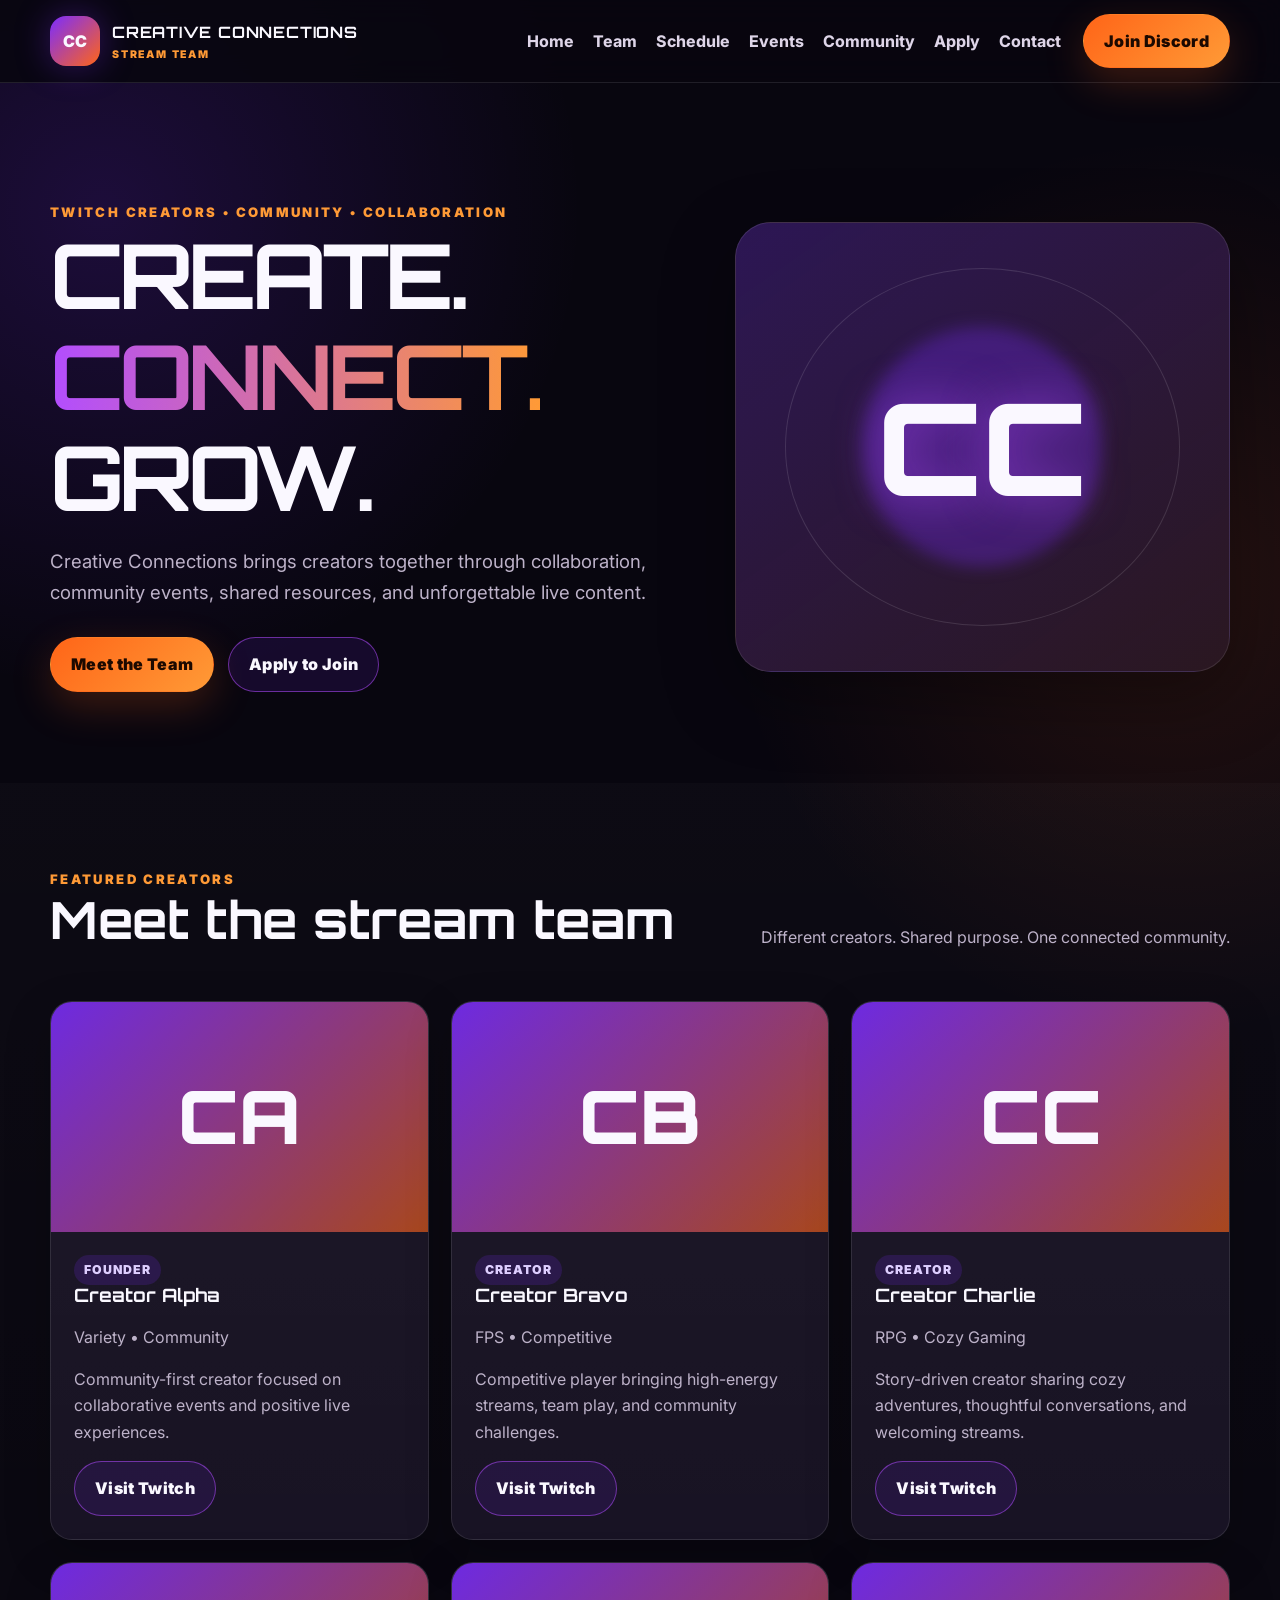
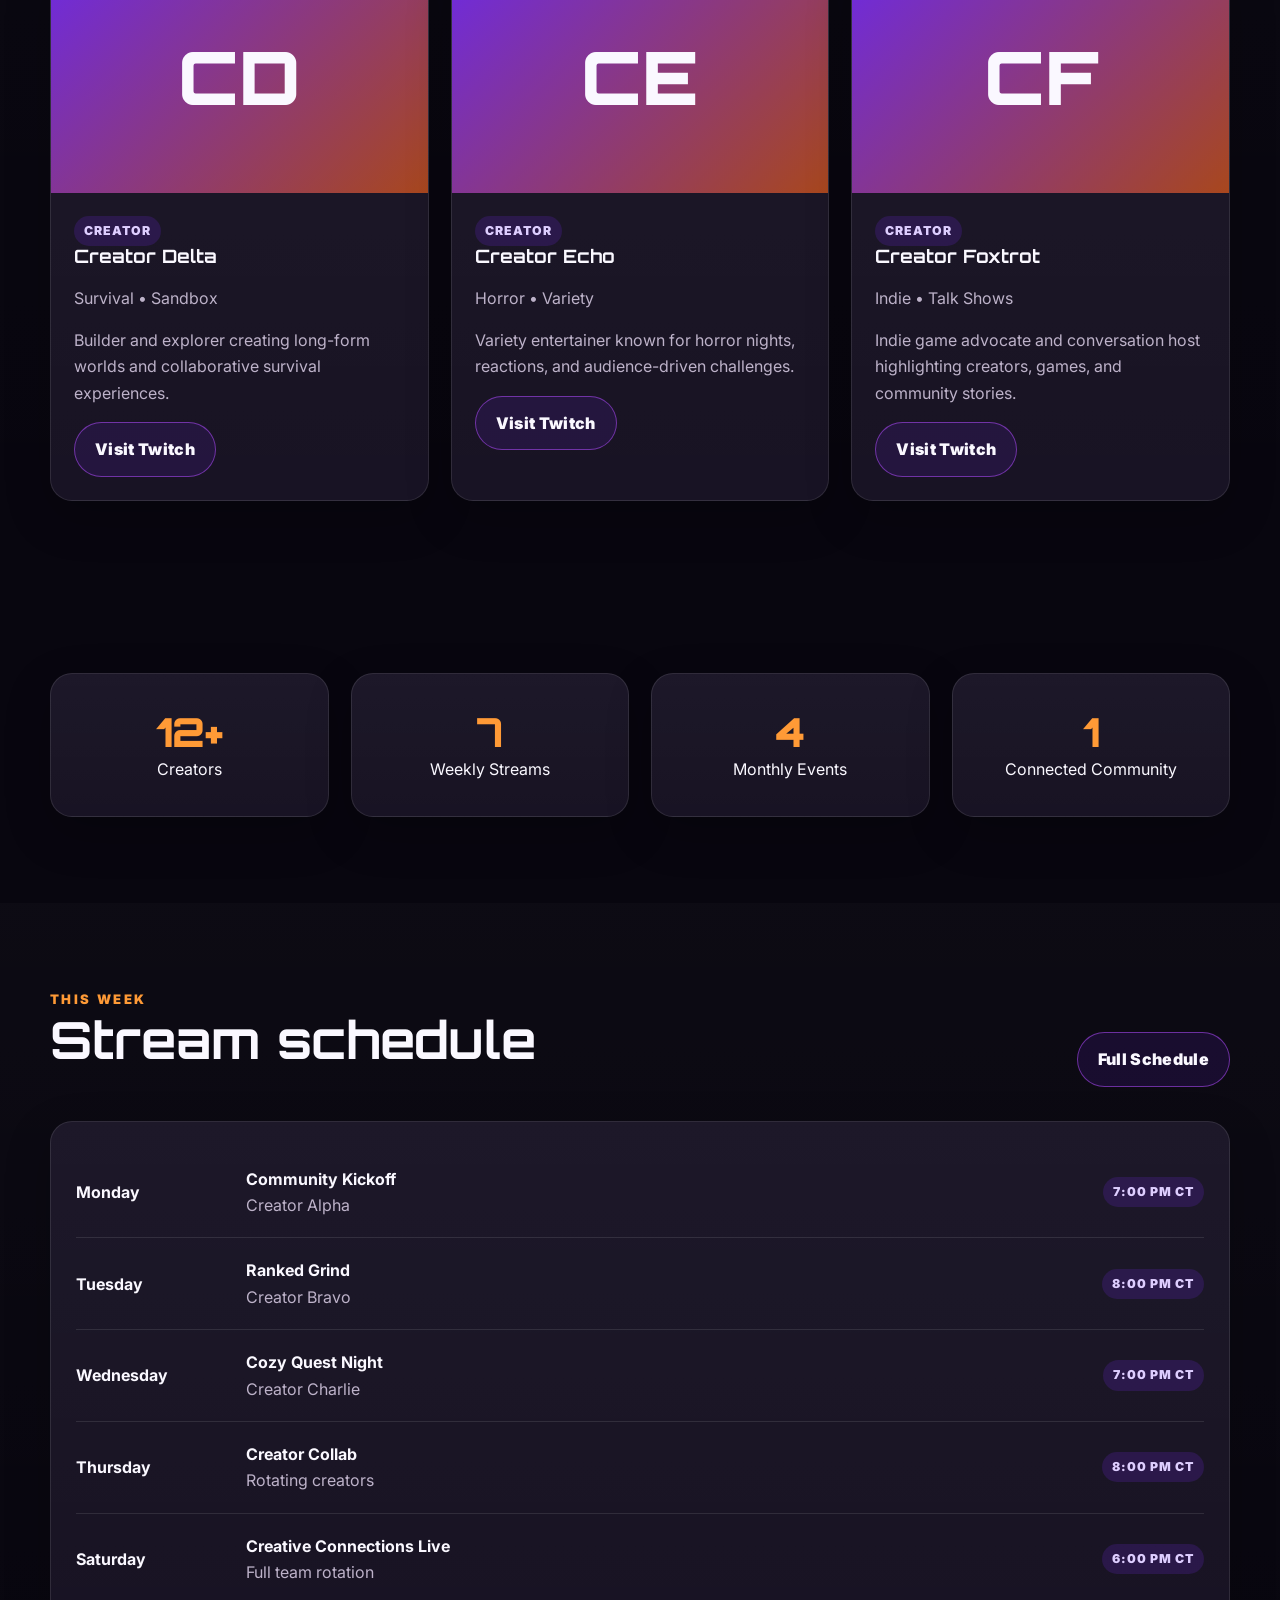
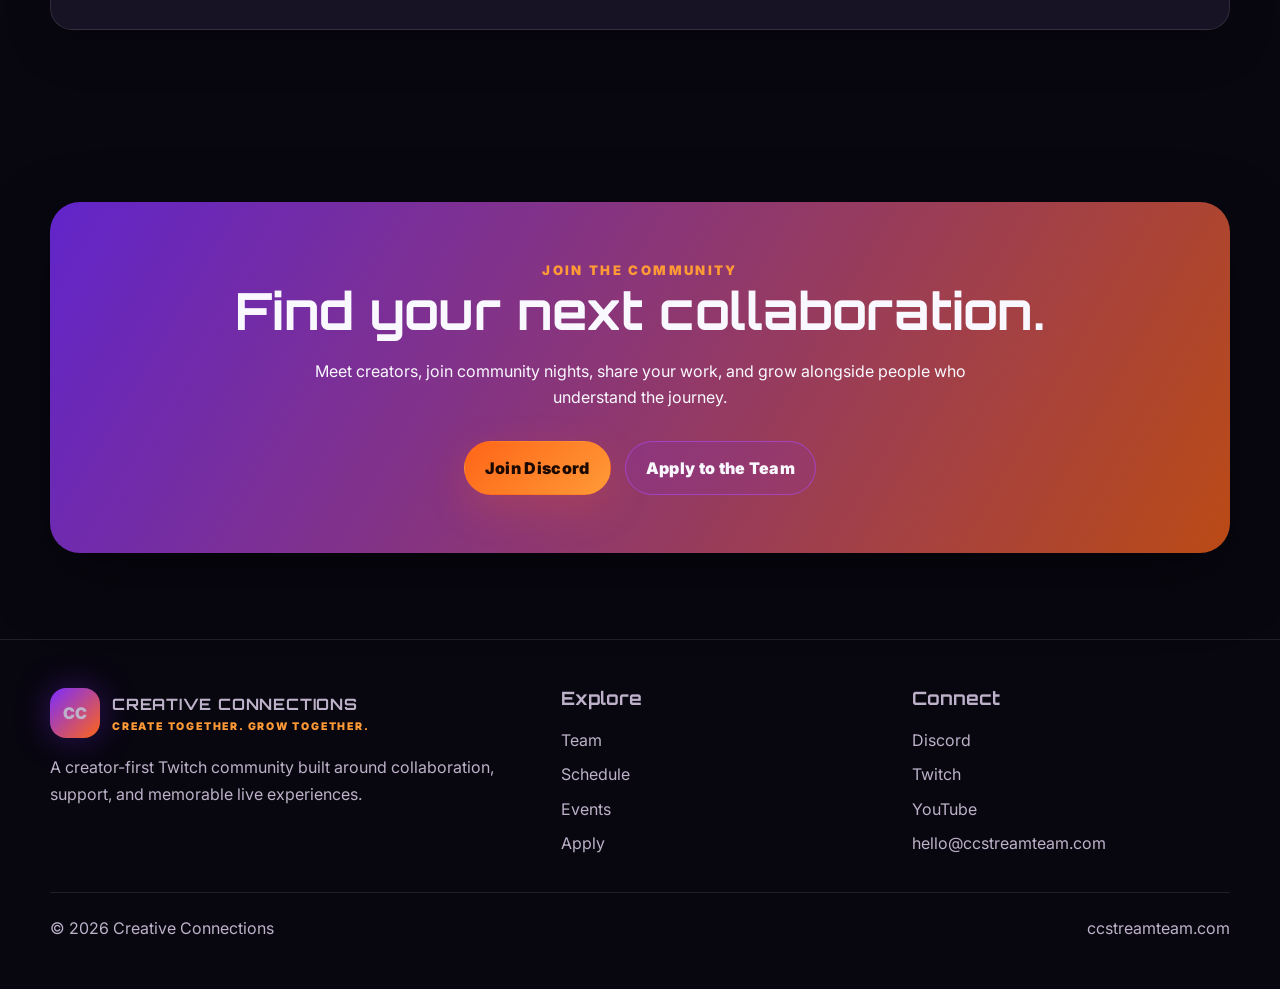
==== index.html @ 4fe2906a "Launch Creative Connections website" ====
<!doctype html><html lang="en"><head>
<meta charset="utf-8"><meta name="viewport" content="width=device-width,initial-scale=1">
<title>Home | Creative Connections</title><meta name="description" content="Creative Connections is a Twitch stream team built around creator collaboration and community.">
<meta property="og:title" content="Home | Creative Connections"><meta property="og:description" content="Creative Connections is a Twitch stream team built around creator collaboration and community.">
<meta property="og:type" content="website"><meta property="og:url" content="https://ccstreamteam.com/">
<meta name="theme-color" content="#7b2dff">
<link rel="icon" href="assets/images/favicon.svg" type="image/svg+xml">
<link rel="preconnect" href="https://fonts.googleapis.com"><link rel="preconnect" href="https://fonts.gstatic.com" crossorigin>
<link href="https://fonts.googleapis.com/css2?family=Inter:wght@400;600;700;800;900&family=Orbitron:wght@600;700;800;900&display=swap" rel="stylesheet">
<link rel="stylesheet" href="assets/css/styles.css"></head><body>
<a class="skip" href="#main">Skip to content</a>
<header class="site-header"><div class="container navbar">
<a class="brand" href="index.html"><span class="brand-mark">CC</span><span class="brand-copy"><strong>CREATIVE CONNECTIONS</strong><small>STREAM TEAM</small></span></a>
<button class="menu-btn" aria-label="Toggle navigation">☰</button>
<nav class="nav-links" aria-label="Main navigation">
<a href="index.html">Home</a><a href="team.html">Team</a><a href="schedule.html">Schedule</a><a href="events.html">Events</a><a href="community.html">Community</a><a href="apply.html">Apply</a><a href="contact.html">Contact</a>
</nav><a class="btn btn-primary" data-link="discord" href="#">Join Discord</a>
</div></header>
<main id="main">
<section class="hero"><div class="container hero-grid"><div>
<div class="eyebrow">Twitch creators • community • collaboration</div>
<h1>CREATE.<br><span class="gradient">CONNECT.</span><br>GROW.</h1>
<p class="lead">Creative Connections brings creators together through collaboration, community events, shared resources, and unforgettable live content.</p>
<div class="actions"><a class="btn btn-primary" href="team.html">Meet the Team</a><a class="btn btn-secondary" href="apply.html">Apply to Join</a></div>
</div><div class="hero-visual"><div class="hero-logo">CC</div></div></div></section>
<section class="section section-alt"><div class="container"><div class="section-head"><div><div class="eyebrow">Featured creators</div><h2>Meet the stream team</h2></div><p>Different creators. Shared purpose. One connected community.</p></div><div class="grid grid-3" data-creators></div></div></section>
<section class="section"><div class="container"><div class="grid grid-4" data-stats></div></div></section>
<section class="section section-alt"><div class="container"><div class="section-head"><div><div class="eyebrow">This week</div><h2>Stream schedule</h2></div><a class="btn btn-secondary" href="schedule.html">Full Schedule</a></div><div class="card schedule" data-schedule></div></div></section>
<section class="section"><div class="container"><div class="cta reveal"><div class="eyebrow">Join the community</div><h2>Find your next collaboration.</h2><p>Meet creators, join community nights, share your work, and grow alongside people who understand the journey.</p><div class="actions" style="justify-content:center"><a class="btn btn-primary" data-link="discord" href="#">Join Discord</a><a class="btn btn-secondary" href="apply.html">Apply to the Team</a></div></div></div></section>
</main>
<footer class="site-footer"><div class="container">
<div class="footer-grid">
<div><a class="brand" href="index.html"><span class="brand-mark">CC</span><span class="brand-copy"><strong>CREATIVE CONNECTIONS</strong><small>CREATE TOGETHER. GROW TOGETHER.</small></span></a><p class="muted">A creator-first Twitch community built around collaboration, support, and memorable live experiences.</p></div>
<div><h3>Explore</h3><div class="footer-links"><a href="team.html">Team</a><a href="schedule.html">Schedule</a><a href="events.html">Events</a><a href="apply.html">Apply</a></div></div>
<div><h3>Connect</h3><div class="footer-links"><a data-link="discord" href="#">Discord</a><a data-link="twitch" href="#">Twitch</a><a data-link="youtube" href="#">YouTube</a><a data-email href="#">Email</a></div></div>
</div><div class="footer-bottom"><span>© <span data-year></span> Creative Connections</span><span>ccstreamteam.com</span></div>
</div></footer>
<script src="assets/js/site-data.js"></script><script src="assets/js/main.js"></script>
</body></html>
---- assets/css/styles.css ----
:root{
 --ink:#08060f;--ink2:#10091a;--surface:#151021;--surface2:#1d142b;
 --purple:#7b2dff;--purple2:#b24dff;--orange:#ff6518;--orange2:#ff9a36;
 --white:#faf8ff;--muted:#bdb2c9;--line:rgba(255,255,255,.10);
 --max:1180px;--radius:22px;--shadow:0 24px 70px rgba(0,0,0,.34)
}
*{box-sizing:border-box}
html{scroll-behavior:smooth}
body{margin:0;background:
 radial-gradient(circle at 8% 5%,rgba(123,45,255,.18),transparent 30rem),
 radial-gradient(circle at 92% 14%,rgba(255,101,24,.12),transparent 28rem),
 var(--ink);color:var(--white);font-family:Inter,Arial,sans-serif;line-height:1.65}
a{color:inherit;text-decoration:none}button,input,textarea{font:inherit}
.container{width:min(calc(100% - 36px),var(--max));margin:auto}
.skip{position:absolute;left:-9999px}.skip:focus{left:1rem;top:1rem;background:#fff;color:#000;padding:.7rem;z-index:99}
.site-header{position:sticky;top:0;z-index:60;background:rgba(8,6,15,.88);backdrop-filter:blur(15px);border-bottom:1px solid var(--line)}
.navbar{min-height:82px;display:flex;align-items:center;gap:22px}
.brand{display:flex;align-items:center;gap:12px;margin-right:auto}
.brand-mark{width:50px;height:50px;border-radius:16px;display:grid;place-items:center;font-weight:950;
 background:linear-gradient(135deg,var(--purple),var(--orange));box-shadow:0 0 34px rgba(123,45,255,.34)}
.brand-copy strong{font-family:Orbitron,Inter,sans-serif;letter-spacing:.05em;font-size:.98rem}
.brand-copy small{display:block;color:var(--orange2);letter-spacing:.17em;font-weight:900;font-size:.66rem}
.nav-links{display:flex;gap:19px;align-items:center;font-weight:750;color:#ded5e8}
.nav-links a:hover,.nav-links a.active{color:white}
.menu-btn{display:none;background:none;border:0;color:white;font-size:1.6rem}
.btn{display:inline-flex;align-items:center;justify-content:center;gap:8px;padding:13px 20px;border-radius:999px;
 font-weight:900;letter-spacing:.02em;border:1px solid transparent;cursor:pointer;transition:.2s transform,.2s filter}
.btn:hover{transform:translateY(-2px);filter:brightness(1.06)}
.btn-primary{background:linear-gradient(135deg,var(--orange),var(--orange2));color:#1c0900;box-shadow:0 14px 40px rgba(255,101,24,.22)}
.btn-secondary{border-color:rgba(178,77,255,.54);background:rgba(123,45,255,.12)}
.hero{min-height:700px;padding:110px 0 82px;display:grid;align-items:center}
.hero-grid{display:grid;grid-template-columns:1.12fr .88fr;gap:54px;align-items:center}
.eyebrow{color:var(--orange2);font-weight:900;letter-spacing:.18em;text-transform:uppercase;font-size:.82rem}
h1,h2,h3{font-family:Orbitron,Inter,sans-serif;line-height:1.13;margin:0 0 18px}
h1{font-size:clamp(3.4rem,7vw,6.7rem);letter-spacing:-.055em}
h2{font-size:clamp(2rem,4vw,3.4rem)}
h3{font-size:1.15rem}
.gradient{background:linear-gradient(90deg,var(--purple2),var(--orange2));-webkit-background-clip:text;color:transparent}
.lead{font-size:1.16rem;color:var(--muted);max-width:680px}
.actions{display:flex;gap:14px;flex-wrap:wrap;margin-top:30px}
.hero-visual{position:relative;min-height:450px;border-radius:36px;overflow:hidden;display:grid;place-items:center;
 border:1px solid var(--line);background:linear-gradient(145deg,rgba(123,45,255,.23),rgba(255,101,24,.09)),var(--surface);box-shadow:var(--shadow)}
.hero-visual:before{content:"";position:absolute;inset:10%;border:1px solid rgba(255,255,255,.12);border-radius:50%;animation:spin 22s linear infinite}
.hero-visual:after{content:"";position:absolute;width:240px;height:240px;border-radius:50%;background:rgba(123,45,255,.30);filter:blur(8px)}
.hero-logo{position:relative;z-index:2;font:900 8rem/1 Orbitron;text-shadow:0 0 45px rgba(178,77,255,.6)}
@keyframes spin{to{transform:rotate(360deg)}}
.section{padding:86px 0}
.section-alt{background:linear-gradient(180deg,rgba(255,255,255,.018),transparent)}
.section-head{display:flex;justify-content:space-between;align-items:end;gap:32px;margin-bottom:34px}
.section-head p{max-width:620px;color:var(--muted)}
.grid{display:grid;gap:22px}.grid-2{grid-template-columns:repeat(2,1fr)}.grid-3{grid-template-columns:repeat(3,1fr)}.grid-4{grid-template-columns:repeat(4,1fr)}
.card{background:linear-gradient(180deg,rgba(255,255,255,.035),rgba(255,255,255,.012)),var(--surface);
 border:1px solid var(--line);border-radius:var(--radius);padding:25px;box-shadow:0 16px 46px rgba(0,0,0,.22)}
.creator-card{padding:0;overflow:hidden}
.creator-art{height:230px;display:grid;place-items:center;font:900 4.6rem/1 Orbitron;
 background:linear-gradient(135deg,rgba(123,45,255,.86),rgba(255,101,24,.62))}
.creator-copy{padding:23px}.creator-copy p{color:var(--muted)}
.badge{display:inline-block;padding:5px 10px;border-radius:999px;background:rgba(123,45,255,.17);color:#deceff;font-size:.77rem;font-weight:900;letter-spacing:.08em}
.live{background:#e73549;color:white}
.stat{text-align:center;padding:34px 18px}.stat b{display:block;color:var(--orange2);font:900 2.5rem/1.2 Orbitron}
.schedule{overflow:hidden}.schedule-row{display:grid;grid-template-columns:150px 1fr auto;gap:20px;align-items:center;padding:19px 0;border-bottom:1px solid var(--line)}.schedule-row:last-child{border:0}
.muted{color:var(--muted)}
.cta{padding:58px 38px;border-radius:30px;text-align:center;background:linear-gradient(120deg,rgba(123,45,255,.78),rgba(255,101,24,.72));box-shadow:var(--shadow)}
.cta p{max-width:680px;margin:0 auto 22px}
.page-hero{padding:105px 0 55px}.page-hero h1{font-size:clamp(3rem,6vw,5.5rem)}.page-hero p{max-width:760px}
.feature-icon{font-size:2rem;margin-bottom:12px}
.event-card .date{font:900 1.2rem Orbitron;color:var(--orange2)}
.form-card{max-width:780px;margin:auto}.form-grid{display:grid;grid-template-columns:1fr 1fr;gap:15px}
label{font-weight:800;font-size:.92rem}.field{display:grid;gap:7px}.field.full{grid-column:1/-1}
input,textarea{width:100%;padding:14px 16px;border-radius:14px;border:1px solid var(--line);background:#0d0915;color:white}
textarea{min-height:145px;resize:vertical}
.notice{padding:16px;border-radius:14px;border:1px solid rgba(255,154,54,.35);background:rgba(255,154,54,.08);color:#ffe0c1;margin-bottom:20px}
.socials{display:flex;gap:12px;flex-wrap:wrap}
.site-footer{padding:48px 0;border-top:1px solid var(--line);color:var(--muted)}
.footer-grid{display:grid;grid-template-columns:1.2fr .8fr .8fr;gap:34px}.footer-links{display:grid;gap:8px}.footer-bottom{margin-top:35px;padding-top:22px;border-top:1px solid var(--line);display:flex;justify-content:space-between;gap:20px}
.reveal{opacity:0;transform:translateY(18px);transition:.6s ease}.reveal.visible{opacity:1;transform:none}
@media(max-width:920px){
 .hero-grid,.grid-4{grid-template-columns:1fr 1fr}
 .nav-links{display:none;position:absolute;top:82px;left:0;right:0;padding:24px;background:#0d0915;flex-direction:column;align-items:flex-start}
 .nav-links.open{display:flex}.menu-btn{display:block}.navbar>.btn{display:none}
}
@media(max-width:680px){
 .hero{min-height:auto;padding:75px 0}.hero-grid,.grid-2,.grid-3,.grid-4,.footer-grid,.form-grid{grid-template-columns:1fr}
 h1{font-size:3.3rem}.hero-visual{min-height:320px}.hero-logo{font-size:6rem}
 .section-head,.footer-bottom{align-items:flex-start;flex-direction:column}.schedule-row{grid-template-columns:1fr}.cta{padding:38px 22px}
}
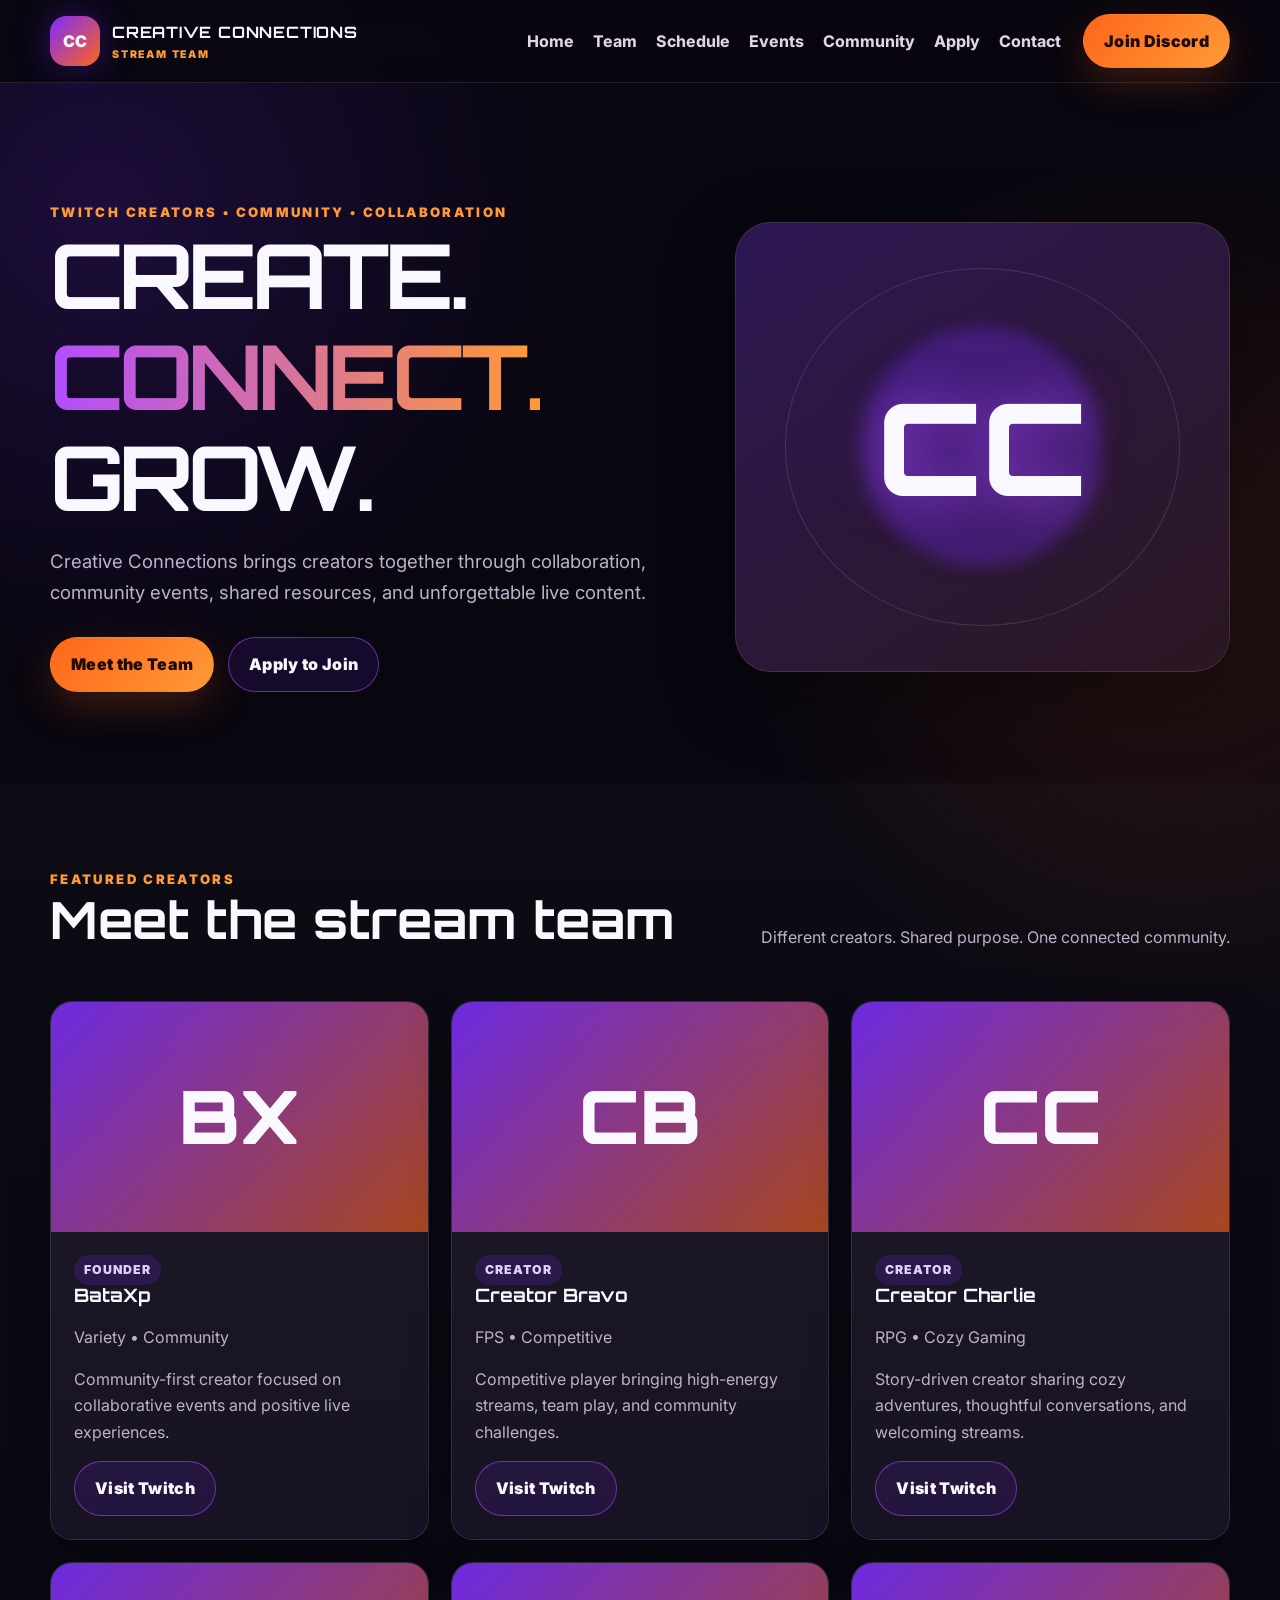
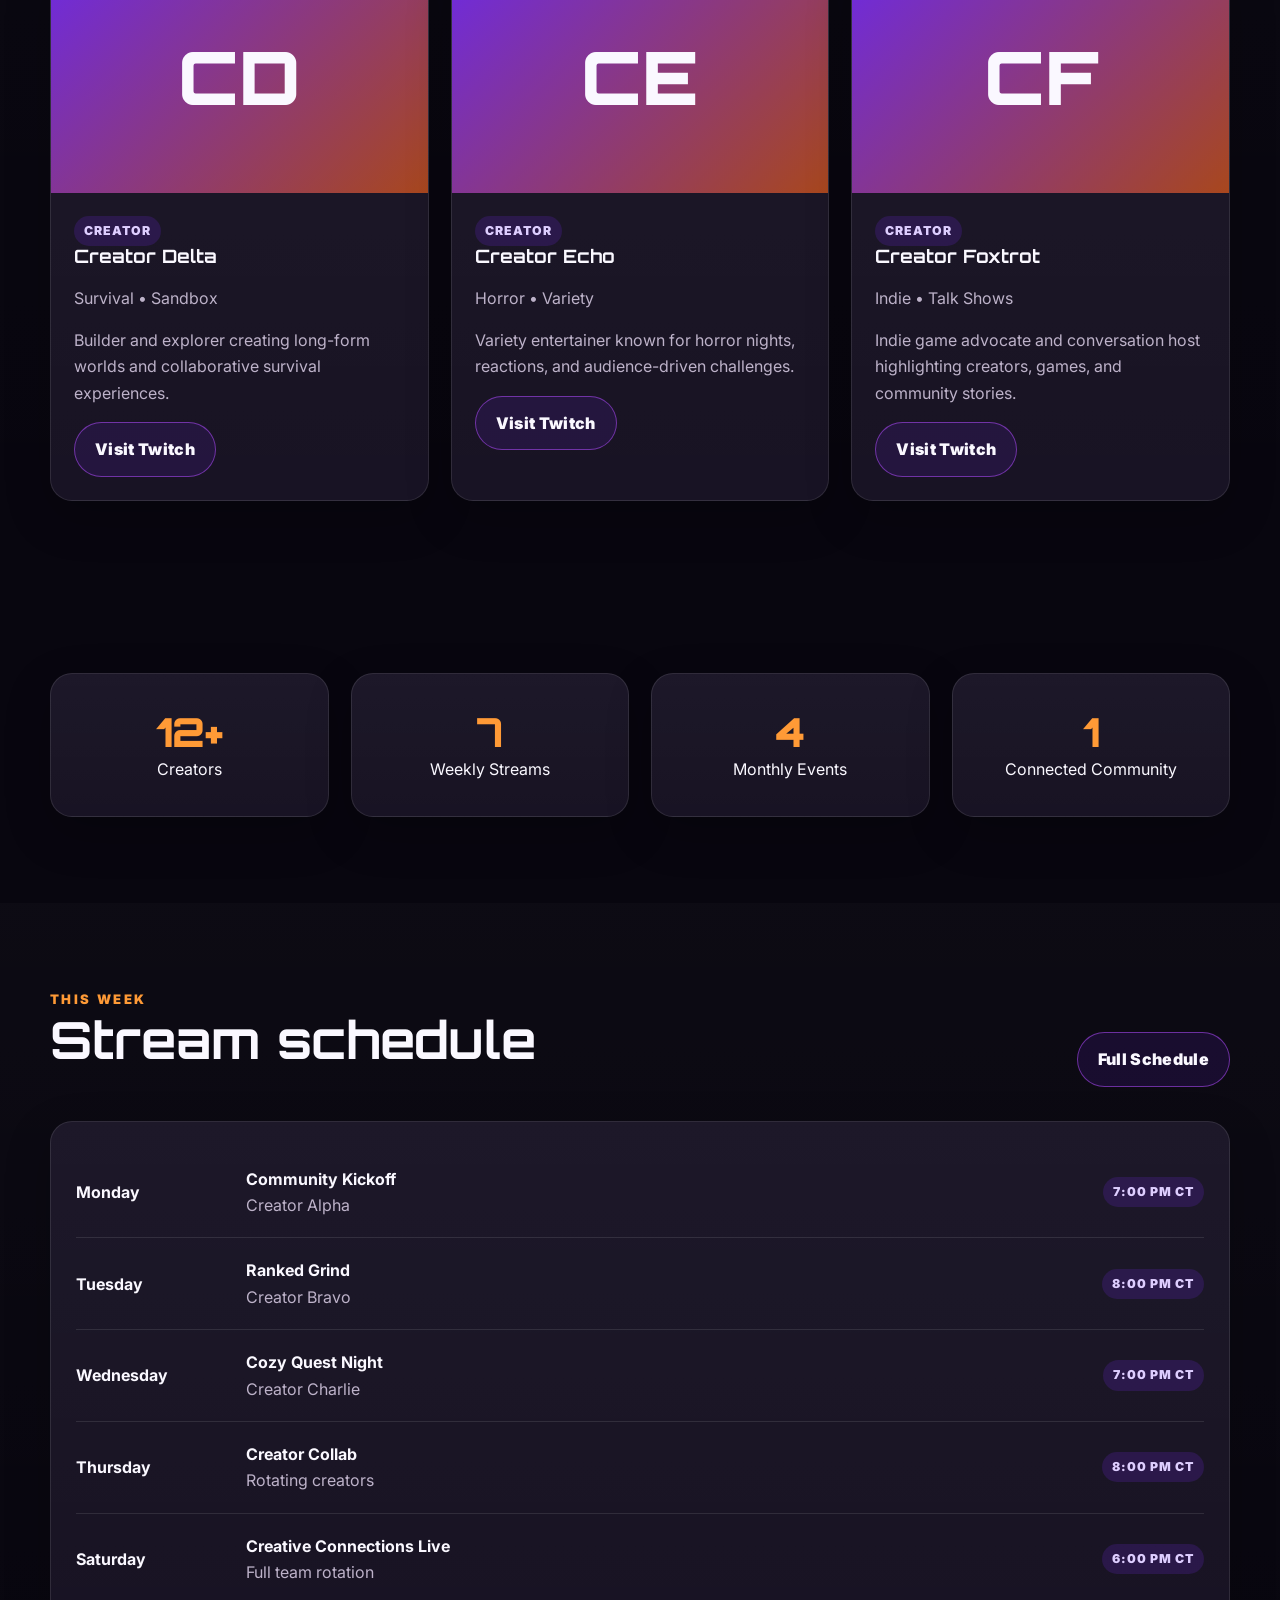
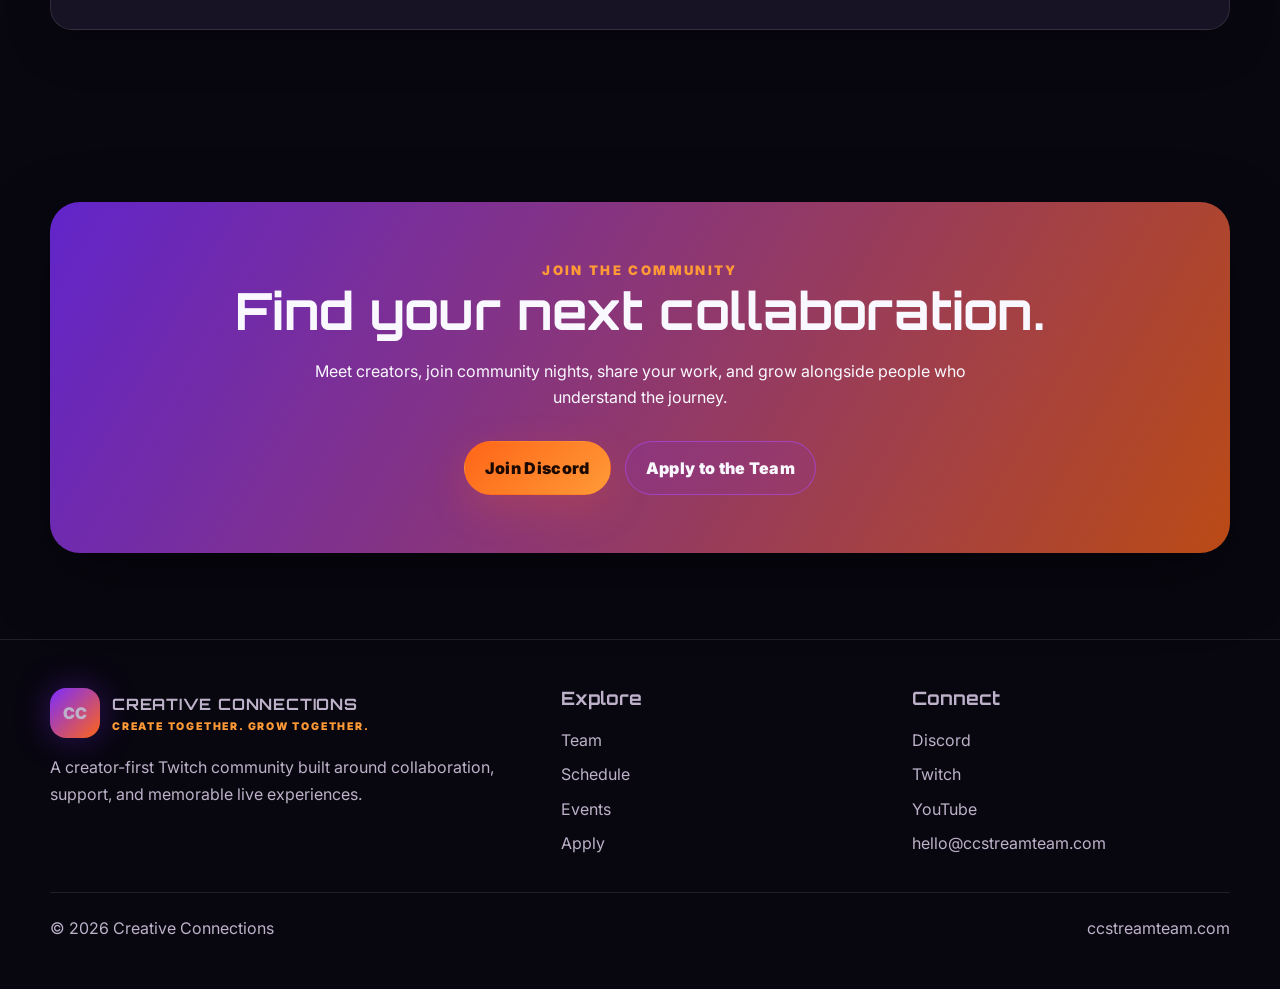
==== commit d0dcc86f: "Fix formatting of script tags in index.html" ====
--- a/index.html
+++ b/index.html
@@ -35,5 +35,6 @@
 <div><h3>Connect</h3><div class="footer-links"><a data-link="discord" href="#">Discord</a><a data-link="twitch" href="#">Twitch</a><a data-link="youtube" href="#">YouTube</a><a data-email href="#">Email</a></div></div>
 </div><div class="footer-bottom"><span>© <span data-year></span> Creative Connections</span><span>ccstreamteam.com</span></div>
 </div></footer>
-<script src="assets/js/site-data.js"></script><script src="assets/js/main.js"></script>
-</body></html>+<script src="assets/js/site-data.js"></script>
+<script src="assets/js/main.js"></script>
+</body></html>
